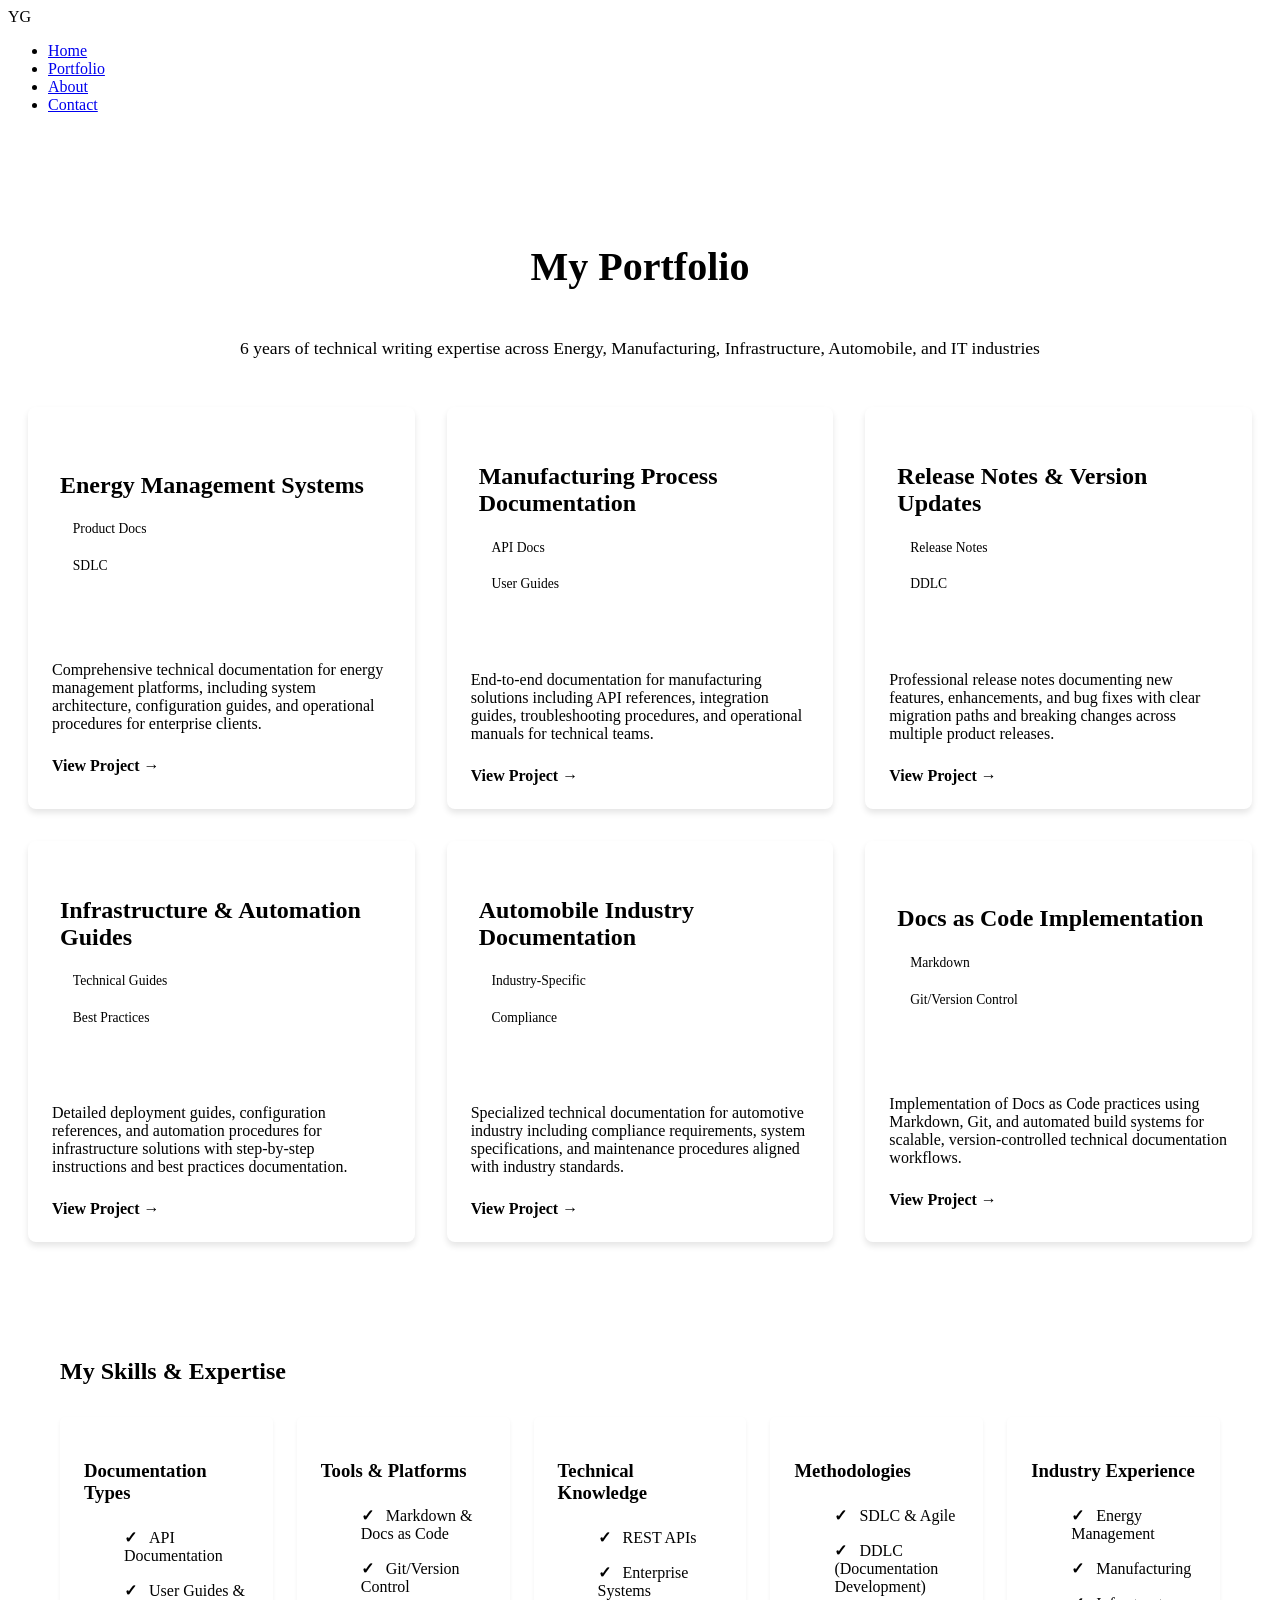
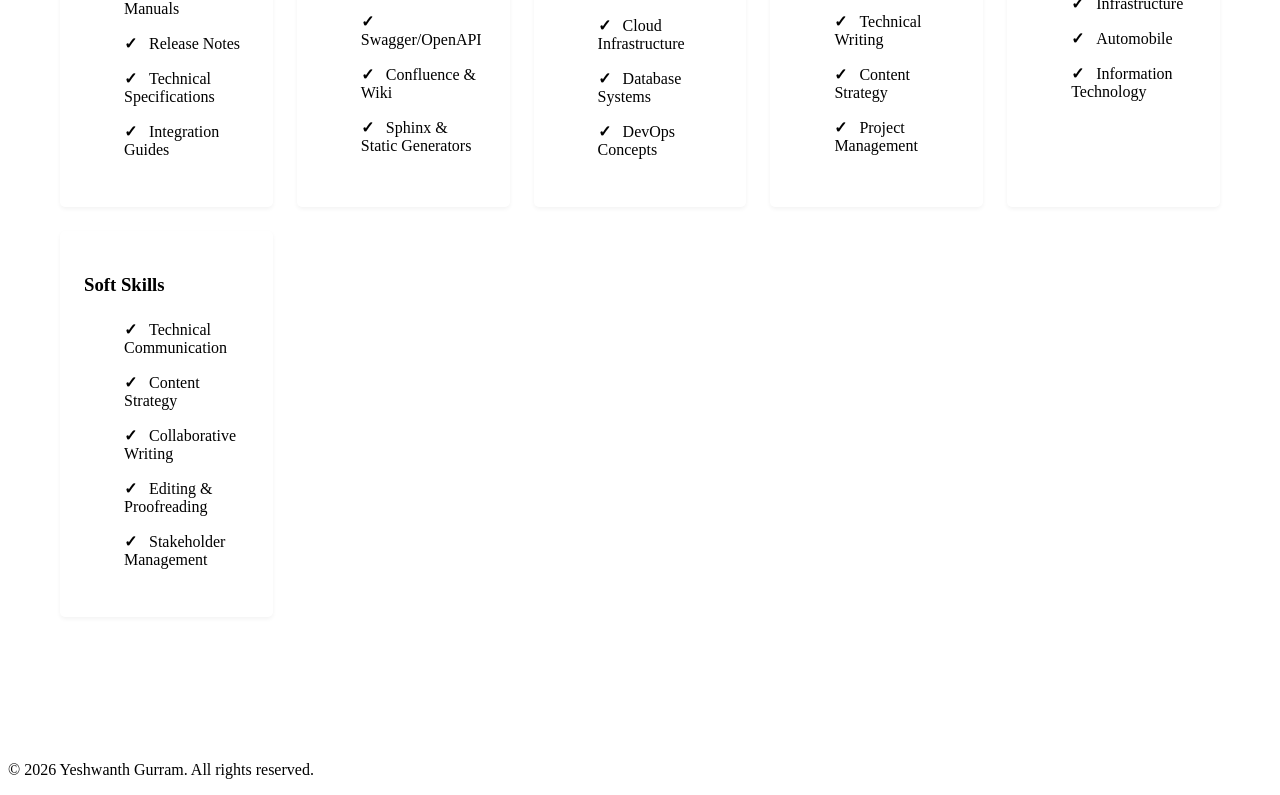
==== portfolio.html @ cb6ab129 "Update portfolio.html with actual projects and skills" ====
<!DOCTYPE html>
<html lang="en">
<head>
    <meta charset="UTF-8">
    <meta name="viewport" content="width=device-width, initial-scale=1.0">
    <title>Portfolio - Yeshwanth Gurram</title>
    <link rel="stylesheet" href="style.css">
    <style>
        .portfolio-section {
            padding: 80px 20px;
        }

        .portfolio-section h1 {
            text-align: center;
            font-size: 2.5rem;
            margin-bottom: 3rem;
        }

        .portfolio-grid {
            display: grid;
            grid-template-columns: repeat(auto-fit, minmax(300px, 1fr));
            gap: 2rem;
            margin-bottom: 3rem;
        }

        .portfolio-item {
            background: var(--light-bg);
            border-radius: 8px;
            overflow: hidden;
            box-shadow: 0 4px 6px rgba(0, 0, 0, 0.1);
            transition: transform 0.3s ease;
        }

        .portfolio-item:hover {
            transform: translateY(-5px);
        }

        .portfolio-header {
            background: linear-gradient(135deg, var(--primary-color), var(--secondary-color));
            color: var(--white);
            padding: 2rem;
            min-height: 150px;
            display: flex;
            flex-direction: column;
            justify-content: center;
        }

        .portfolio-header h3 {
            margin-bottom: 0.5rem;
            font-size: 1.5rem;
        }

        .portfolio-tag {
            display: inline-block;
            background: var(--accent-color);
            color: var(--white);
            padding: 0.4rem 0.8rem;
            border-radius: 20px;
            font-size: 0.85rem;
            margin-right: 0.5rem;
            margin-top: 0.5rem;
        }

        .portfolio-content {
            padding: 1.5rem;
        }

        .portfolio-content p {
            color: var(--text-light);
            margin-bottom: 1rem;
        }

        .portfolio-link {
            display: inline-block;
            color: var(--primary-color);
            text-decoration: none;
            font-weight: 600;
            margin-top: 0.5rem;
        }

        .portfolio-link:hover {
            color: var(--accent-color);
        }

        .skills-section {
            background: var(--light-bg);
            padding: 3rem 2rem;
            border-radius: 8px;
            margin-top: 3rem;
        }

        .skills-section h2 {
            margin-bottom: 2rem;
        }

        .skills-grid {
            display: grid;
            grid-template-columns: repeat(auto-fit, minmax(200px, 1fr));
            gap: 1.5rem;
        }

        .skill-category {
            background: var(--white);
            padding: 1.5rem;
            border-radius: 5px;
            box-shadow: 0 2px 4px rgba(0, 0, 0, 0.05);
        }

        .skill-category h3 {
            color: var(--primary-color);
            margin-bottom: 1rem;
        }

        .skill-category ul {
            list-style: none;
        }

        .skill-category li {
            padding: 0.5rem 0;
            color: var(--text-light);
        }

        .skill-category li:before {
            content: "✓ ";
            color: var(--accent-color);
            font-weight: bold;
            margin-right: 0.5rem;
        }
    </style>
</head>
<body>
    <!-- Navigation -->
    <nav class="navbar">
        <div class="container">
            <div class="logo">YG</div>
            <ul class="nav-links">
                <li><a href="index.html">Home</a></li>
                <li><a href="portfolio.html" class="active">Portfolio</a></li>
                <li><a href="about.html">About</a></li>
                <li><a href="index.html#contact">Contact</a></li>
            </ul>
        </div>
    </nav>

    <!-- Portfolio Section -->
    <section class="portfolio-section">
        <div class="container">
            <h1>My Portfolio</h1>
            <p style="text-align: center; color: var(--text-light); margin-bottom: 3rem; font-size: 1.1rem;">
                6 years of technical writing expertise across Energy, Manufacturing, Infrastructure, Automobile, and IT industries
            </p>

            <div class="portfolio-grid">
                <!-- Portfolio Item 1 -->
                <div class="portfolio-item">
                    <div class="portfolio-header">
                        <h3>Energy Management Systems</h3>
                        <span class="portfolio-tag">Product Docs</span>
                        <span class="portfolio-tag">SDLC</span>
                    </div>
                    <div class="portfolio-content">
                        <p>Comprehensive technical documentation for energy management platforms, including system architecture, configuration guides, and operational procedures for enterprise clients.</p>
                        <a href="#" class="portfolio-link">View Project →</a>
                    </div>
                </div>

                <!-- Portfolio Item 2 -->
                <div class="portfolio-item">
                    <div class="portfolio-header">
                        <h3>Manufacturing Process Documentation</h3>
                        <span class="portfolio-tag">API Docs</span>
                        <span class="portfolio-tag">User Guides</span>
                    </div>
                    <div class="portfolio-content">
                        <p>End-to-end documentation for manufacturing solutions including API references, integration guides, troubleshooting procedures, and operational manuals for technical teams.</p>
                        <a href="#" class="portfolio-link">View Project →</a>
                    </div>
                </div>

                <!-- Portfolio Item 3 -->
                <div class="portfolio-item">
                    <div class="portfolio-header">
                        <h3>Release Notes & Version Updates</h3>
                        <span class="portfolio-tag">Release Notes</span>
                        <span class="portfolio-tag">DDLC</span>
                    </div>
                    <div class="portfolio-content">
                        <p>Professional release notes documenting new features, enhancements, and bug fixes with clear migration paths and breaking changes across multiple product releases.</p>
                        <a href="#" class="portfolio-link">View Project →</a>
                    </div>
                </div>

                <!-- Portfolio Item 4 -->
                <div class="portfolio-item">
                    <div class="portfolio-header">
                        <h3>Infrastructure & Automation Guides</h3>
                        <span class="portfolio-tag">Technical Guides</span>
                        <span class="portfolio-tag">Best Practices</span>
                    </div>
                    <div class="portfolio-content">
                        <p>Detailed deployment guides, configuration references, and automation procedures for infrastructure solutions with step-by-step instructions and best practices documentation.</p>
                        <a href="#" class="portfolio-link">View Project →</a>
                    </div>
                </div>

                <!-- Portfolio Item 5 -->
                <div class="portfolio-item">
                    <div class="portfolio-header">
                        <h3>Automobile Industry Documentation</h3>
                        <span class="portfolio-tag">Industry-Specific</span>
                        <span class="portfolio-tag">Compliance</span>
                    </div>
                    <div class="portfolio-content">
                        <p>Specialized technical documentation for automotive industry including compliance requirements, system specifications, and maintenance procedures aligned with industry standards.</p>
                        <a href="#" class="portfolio-link">View Project →</a>
                    </div>
                </div>

                <!-- Portfolio Item 6 -->
                <div class="portfolio-item">
                    <div class="portfolio-header">
                        <h3>Docs as Code Implementation</h3>
                        <span class="portfolio-tag">Markdown</span>
                        <span class="portfolio-tag">Git/Version Control</span>
                    </div>
                    <div class="portfolio-content">
                        <p>Implementation of Docs as Code practices using Markdown, Git, and automated build systems for scalable, version-controlled technical documentation workflows.</p>
                        <a href="#" class="portfolio-link">View Project →</a>
                    </div>
                </div>
            </div>

            <!-- Skills Section -->
            <div class="skills-section">
                <h2>My Skills & Expertise</h2>
                <div class="skills-grid">
                    <div class="skill-category">
                        <h3>Documentation Types</h3>
                        <ul>
                            <li>API Documentation</li>
                            <li>User Guides & Manuals</li>
                            <li>Release Notes</li>
                            <li>Technical Specifications</li>
                            <li>Integration Guides</li>
                        </ul>
                    </div>

                    <div class="skill-category">
                        <h3>Tools & Platforms</h3>
                        <ul>
                            <li>Markdown & Docs as Code</li>
                            <li>Git/Version Control</li>
                            <li>Swagger/OpenAPI</li>
                            <li>Confluence & Wiki</li>
                            <li>Sphinx & Static Generators</li>
                        </ul>
                    </div>

                    <div class="skill-category">
                        <h3>Technical Knowledge</h3>
                        <ul>
                            <li>REST APIs</li>
                            <li>Enterprise Systems</li>
                            <li>Cloud Infrastructure</li>
                            <li>Database Systems</li>
                            <li>DevOps Concepts</li>
                        </ul>
                    </div>

                    <div class="skill-category">
                        <h3>Methodologies</h3>
                        <ul>
                            <li>SDLC & Agile</li>
                            <li>DDLC (Documentation Development)</li>
                            <li>Technical Writing</li>
                            <li>Content Strategy</li>
                            <li>Project Management</li>
                        </ul>
                    </div>

                    <div class="skill-category">
                        <h3>Industry Experience</h3>
                        <ul>
                            <li>Energy Management</li>
                            <li>Manufacturing</li>
                            <li>Infrastructure</li>
                            <li>Automobile</li>
                            <li>Information Technology</li>
                        </ul>
                    </div>

                    <div class="skill-category">
                        <h3>Soft Skills</h3>
                        <ul>
                            <li>Technical Communication</li>
                            <li>Content Strategy</li>
                            <li>Collaborative Writing</li>
                            <li>Editing & Proofreading</li>
                            <li>Stakeholder Management</li>
                        </ul>
                    </div>
                </div>
            </div>
        </div>
    </section>

    <!-- Footer -->
    <footer>
        <div class="container">
            <p>&copy; 2026 Yeshwanth Gurram. All rights reserved.</p>
        </div>
    </footer>
</body>
</html>
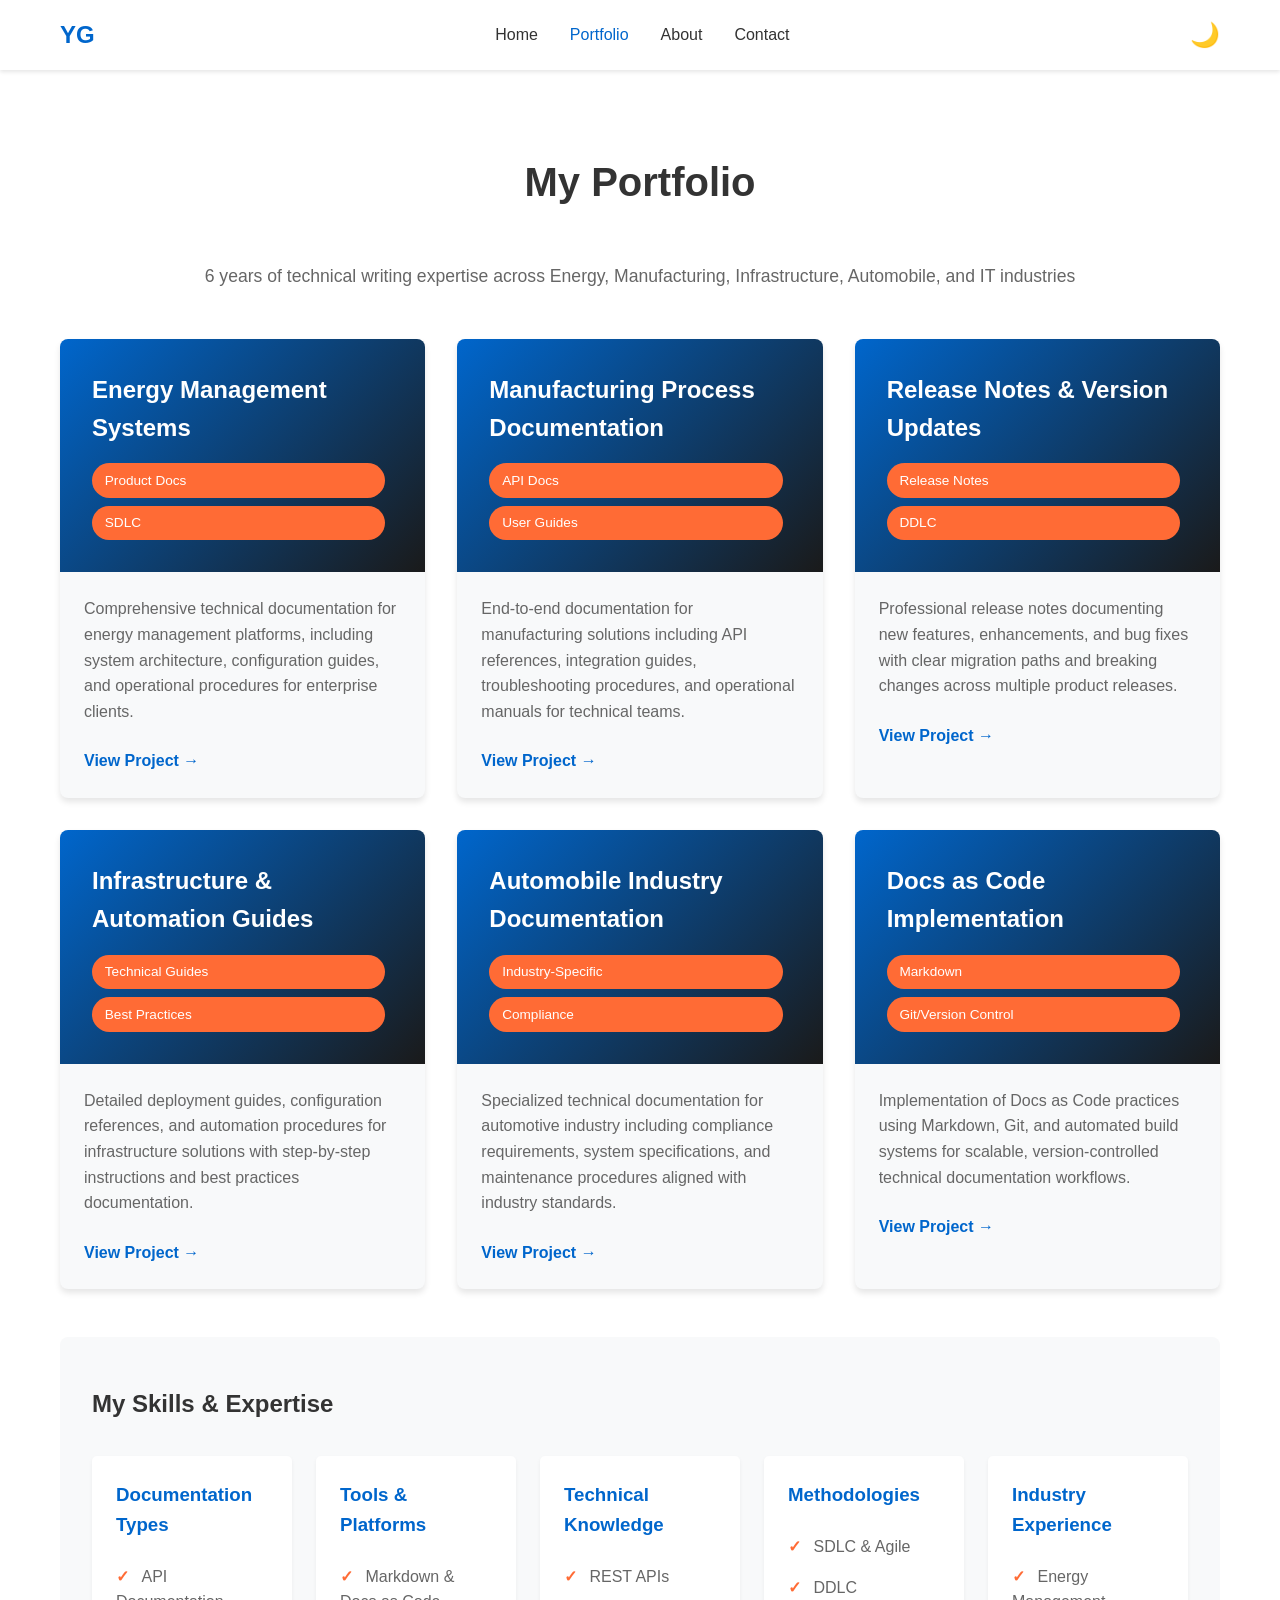
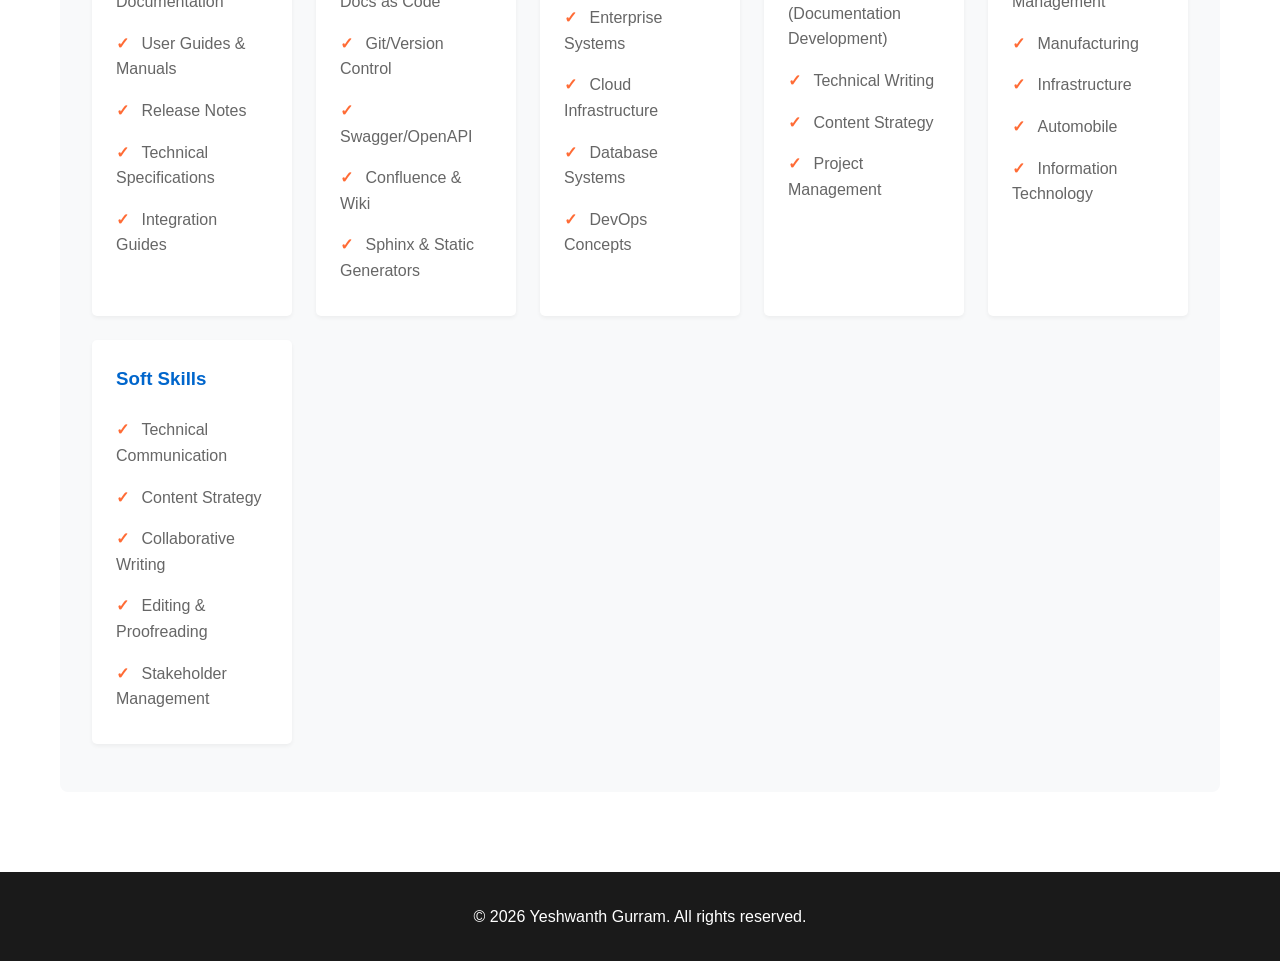
==== commit 9968a83f: "Update portfolio.html with dark mode and hamburger menu" ====
--- a/portfolio.html
+++ b/portfolio.html
@@ -139,8 +139,26 @@
                 <li><a href="about.html">About</a></li>
                 <li><a href="index.html#contact">Contact</a></li>
             </ul>
+            <div class="nav-controls">
+                <button class="theme-toggle" id="themeToggle" title="Toggle Dark Mode">
+                    <span id="themeIcon">🌙</span>
+                </button>
+                <div class="hamburger" id="hamburger">
+                    <span></span>
+                    <span></span>
+                    <span></span>
+                </div>
+            </div>
         </div>
     </nav>
+
+    <!-- Mobile Menu -->
+    <div class="mobile-menu" id="mobileMenu">
+        <a href="index.html">Home</a>
+        <a href="portfolio.html">Portfolio</a>
+        <a href="about.html">About</a>
+        <a href="index.html#contact">Contact</a>
+    </div>
 
     <!-- Portfolio Section -->
     <section class="portfolio-section">
@@ -310,5 +328,52 @@
             <p>&copy; 2026 Yeshwanth Gurram. All rights reserved.</p>
         </div>
     </footer>
+
+    <script>
+        // Dark Mode Toggle
+        const themeToggle = document.getElementById('themeToggle');
+        const themeIcon = document.getElementById('themeIcon');
+        const html = document.documentElement;
+
+        // Check for saved theme preference or default to light mode
+        const currentTheme = localStorage.getItem('theme') || 'light';
+        if (currentTheme === 'dark') {
+            html.classList.add('dark-mode');
+            themeIcon.textContent = '☀️';
+        }
+
+        themeToggle.addEventListener('click', () => {
+            html.classList.toggle('dark-mode');
+            const theme = html.classList.contains('dark-mode') ? 'dark' : 'light';
+            localStorage.setItem('theme', theme);
+            themeIcon.textContent = theme === 'dark' ? '☀️' : '🌙';
+        });
+
+        // Hamburger Menu Toggle
+        const hamburger = document.getElementById('hamburger');
+        const mobileMenu = document.getElementById('mobileMenu');
+
+        hamburger.addEventListener('click', () => {
+            hamburger.classList.toggle('active');
+            mobileMenu.classList.toggle('active');
+        });
+
+        // Close menu when a link is clicked
+        const mobileMenuLinks = mobileMenu.querySelectorAll('a');
+        mobileMenuLinks.forEach(link => {
+            link.addEventListener('click', () => {
+                hamburger.classList.remove('active');
+                mobileMenu.classList.remove('active');
+            });
+        });
+
+        // Close menu when clicking outside
+        document.addEventListener('click', (e) => {
+            if (!e.target.closest('.navbar')) {
+                hamburger.classList.remove('active');
+                mobileMenu.classList.remove('active');
+            }
+        });
+    </script>
 </body>
 </html>
--- a/style.css
+++ b/style.css
@@ -0,0 +1,471 @@
+/* Reset & Base Styles */
+* {
+    margin: 0;
+    padding: 0;
+    box-sizing: border-box;
+}
+
+:root {
+    --primary-color: #0066cc;
+    --secondary-color: #1a1a1a;
+    --accent-color: #ff6b35;
+    --light-bg: #f8f9fa;
+    --text-dark: #333333;
+    --text-light: #666666;
+    --border-color: #e0e0e0;
+    --white: #ffffff;
+}
+
+/* Dark Mode Colors */
+:root.dark-mode {
+    --primary-color: #4d94ff;
+    --secondary-color: #0d0d0d;
+    --accent-color: #ff8c42;
+    --light-bg: #1a1a1a;
+    --text-dark: #e0e0e0;
+    --text-light: #b0b0b0;
+    --border-color: #333333;
+    --white: #2d2d2d;
+}
+
+body {
+    font-family: 'Segoe UI', Tahoma, Geneva, Verdana, sans-serif;
+    line-height: 1.6;
+    color: var(--text-dark);
+    background-color: var(--white);
+    transition: background-color 0.3s ease, color 0.3s ease;
+}
+
+.container {
+    max-width: 1200px;
+    margin: 0 auto;
+    padding: 0 20px;
+}
+
+/* Navigation */
+.navbar {
+    background-color: var(--white);
+    box-shadow: 0 2px 4px rgba(0, 0, 0, 0.1);
+    position: sticky;
+    top: 0;
+    z-index: 100;
+}
+
+.navbar .container {
+    display: flex;
+    justify-content: space-between;
+    align-items: center;
+    padding: 1rem 20px;
+}
+
+.logo {
+    font-size: 1.5rem;
+    font-weight: bold;
+    color: var(--primary-color);
+}
+
+.nav-links {
+    display: flex;
+    list-style: none;
+    gap: 2rem;
+    align-items: center;
+}
+
+.nav-links a {
+    text-decoration: none;
+    color: var(--text-dark);
+    font-weight: 500;
+    transition: color 0.3s ease;
+}
+
+.nav-links a:hover,
+.nav-links a.active {
+    color: var(--primary-color);
+}
+
+/* Theme Toggle & Hamburger Menu */
+.nav-controls {
+    display: flex;
+    gap: 1rem;
+    align-items: center;
+}
+
+.theme-toggle {
+    background: none;
+    border: none;
+    font-size: 1.5rem;
+    cursor: pointer;
+    color: var(--text-dark);
+    transition: transform 0.3s ease;
+}
+
+.theme-toggle:hover {
+    transform: scale(1.1);
+}
+
+.hamburger {
+    display: none;
+    flex-direction: column;
+    cursor: pointer;
+    gap: 6px;
+}
+
+.hamburger span {
+    width: 25px;
+    height: 3px;
+    background-color: var(--text-dark);
+    border-radius: 2px;
+    transition: all 0.3s ease;
+}
+
+.hamburger.active span:nth-child(1) {
+    transform: rotate(45deg) translate(10px, 10px);
+}
+
+.hamburger.active span:nth-child(2) {
+    opacity: 0;
+}
+
+.hamburger.active span:nth-child(3) {
+    transform: rotate(-45deg) translate(7px, -7px);
+}
+
+/* Mobile Menu */
+.mobile-menu {
+    display: none;
+    position: absolute;
+    top: 70px;
+    right: 0;
+    background-color: var(--white);
+    flex-direction: column;
+    width: 250px;
+    padding: 2rem 0;
+    box-shadow: 0 4px 6px rgba(0, 0, 0, 0.1);
+    border-left: 1px solid var(--border-color);
+}
+
+.mobile-menu a {
+    padding: 1rem 1.5rem;
+    text-decoration: none;
+    color: var(--text-dark);
+    font-weight: 500;
+    transition: background-color 0.3s ease;
+}
+
+.mobile-menu a:hover {
+    background-color: var(--light-bg);
+    color: var(--primary-color);
+}
+
+.mobile-menu.active {
+    display: flex;
+}
+
+/* Hero Section */
+.hero {
+    background: linear-gradient(135deg, var(--primary-color), var(--secondary-color));
+    color: var(--white);
+    padding: 100px 20px;
+    text-align: center;
+    margin-top: 60px;
+}
+
+.hero-content h1 {
+    font-size: 3rem;
+    margin-bottom: 0.5rem;
+    animation: fadeInDown 0.8s ease;
+}
+
+.hero-content .tagline {
+    font-size: 1.5rem;
+    color: var(--accent-color);
+    margin-bottom: 1rem;
+}
+
+.hero-content .intro {
+    font-size: 1.1rem;
+    margin-bottom: 2rem;
+    max-width: 600px;
+    margin-left: auto;
+    margin-right: auto;
+    opacity: 0.95;
+}
+
+.hero-buttons {
+    display: flex;
+    gap: 1rem;
+    justify-content: center;
+    flex-wrap: wrap;
+}
+
+/* Buttons */
+.btn {
+    display: inline-block;
+    padding: 12px 30px;
+    border-radius: 5px;
+    text-decoration: none;
+    font-weight: 600;
+    transition: all 0.3s ease;
+    border: none;
+    cursor: pointer;
+}
+
+.btn-primary {
+    background-color: var(--accent-color);
+    color: var(--white);
+}
+
+.btn-primary:hover {
+    background-color: #e55a2b;
+    transform: translateY(-2px);
+}
+
+.btn-secondary {
+    background-color: transparent;
+    color: var(--white);
+    border: 2px solid var(--white);
+}
+
+.btn-secondary:hover {
+    background-color: var(--white);
+    color: var(--primary-color);
+}
+
+/* Features Section */
+.features {
+    padding: 80px 20px;
+    background-color: var(--light-bg);
+}
+
+.features h2 {
+    text-align: center;
+    font-size: 2.5rem;
+    margin-bottom: 3rem;
+    color: var(--text-dark);
+}
+
+.features-grid {
+    display: grid;
+    grid-template-columns: repeat(auto-fit, minmax(250px, 1fr));
+    gap: 2rem;
+}
+
+.feature-card {
+    background: var(--white);
+    padding: 2rem;
+    border-radius: 8px;
+    text-align: center;
+    box-shadow: 0 4px 6px rgba(0, 0, 0, 0.1);
+    transition: transform 0.3s ease;
+}
+
+.feature-card:hover {
+    transform: translateY(-5px);
+}
+
+.feature-icon {
+    font-size: 3rem;
+    margin-bottom: 1rem;
+}
+
+.feature-card h3 {
+    color: var(--primary-color);
+    margin-bottom: 1rem;
+}
+
+.feature-card p {
+    color: var(--text-light);
+    line-height: 1.8;
+}
+
+/* Recent Work Section */
+.recent-work {
+    padding: 80px 20px;
+    background-color: var(--white);
+}
+
+.recent-work h2 {
+    text-align: center;
+    font-size: 2.5rem;
+    margin-bottom: 3rem;
+    color: var(--text-dark);
+}
+
+.work-grid {
+    display: grid;
+    grid-template-columns: repeat(auto-fit, minmax(280px, 1fr));
+    gap: 2rem;
+}
+
+.work-card {
+    background: var(--light-bg);
+    padding: 2rem;
+    border-radius: 8px;
+    border-left: 4px solid var(--primary-color);
+    transition: all 0.3s ease;
+}
+
+.work-card:hover {
+    box-shadow: 0 8px 16px rgba(0, 0, 0, 0.1);
+}
+
+.work-card h3 {
+    color: var(--primary-color);
+    margin-bottom: 1rem;
+}
+
+.work-card p {
+    color: var(--text-light);
+    margin-bottom: 1rem;
+}
+
+.link {
+    color: var(--primary-color);
+    text-decoration: none;
+    font-weight: 600;
+    transition: color 0.3s ease;
+}
+
+.link:hover {
+    color: var(--accent-color);
+}
+
+/* Contact Section */
+.contact {
+    background: linear-gradient(135deg, var(--primary-color), var(--secondary-color));
+    color: var(--white);
+    padding: 80px 20px;
+    text-align: center;
+}
+
+.contact h2 {
+    font-size: 2.5rem;
+    margin-bottom: 1rem;
+}
+
+.contact > .container > p {
+    font-size: 1.1rem;
+    margin-bottom: 2rem;
+    opacity: 0.95;
+}
+
+.contact-links {
+    display: flex;
+    gap: 1.5rem;
+    justify-content: center;
+    flex-wrap: wrap;
+}
+
+.social-link {
+    color: var(--white);
+    text-decoration: none;
+    padding: 10px 20px;
+    border: 2px solid var(--white);
+    border-radius: 5px;
+    transition: all 0.3s ease;
+}
+
+.social-link:hover {
+    background-color: var(--white);
+    color: var(--primary-color);
+}
+
+/* Footer */
+footer {
+    background-color: var(--secondary-color);
+    color: var(--white);
+    text-align: center;
+    padding: 2rem 20px;
+}
+
+/* Animations */
+@keyframes fadeInDown {
+    from {
+        opacity: 0;
+        transform: translateY(-30px);
+    }
+    to {
+        opacity: 1;
+        transform: translateY(0);
+    }
+}
+
+/* Responsive Design */
+@media (max-width: 768px) {
+    .nav-links {
+        display: none;
+    }
+
+    .hamburger {
+        display: flex;
+    }
+
+    .hero-content h1 {
+        font-size: 2rem;
+    }
+
+    .hero-content .tagline {
+        font-size: 1.2rem;
+    }
+
+    .hero-buttons {
+        flex-direction: column;
+        align-items: center;
+    }
+
+    .btn {
+        width: 100%;
+        max-width: 300px;
+    }
+
+    .features h2,
+    .recent-work h2,
+    .contact h2 {
+        font-size: 2rem;
+    }
+
+    .features-grid,
+    .work-grid {
+        grid-template-columns: 1fr;
+    }
+
+    .contact-links {
+        flex-direction: column;
+        align-items: center;
+    }
+
+    .social-link {
+        width: 100%;
+        max-width: 200px;
+    }
+}
+
+@media (max-width: 480px) {
+    .navbar .container {
+        flex-direction: row;
+        justify-content: space-between;
+    }
+
+    .logo {
+        font-size: 1.2rem;
+    }
+
+    .hero {
+        padding: 60px 20px;
+        margin-top: 50px;
+    }
+
+    .hero-content h1 {
+        font-size: 1.5rem;
+    }
+
+    .hero-content .tagline {
+        font-size: 1rem;
+    }
+
+    .mobile-menu {
+        width: 100%;
+        right: auto;
+        left: 0;
+    }
+}
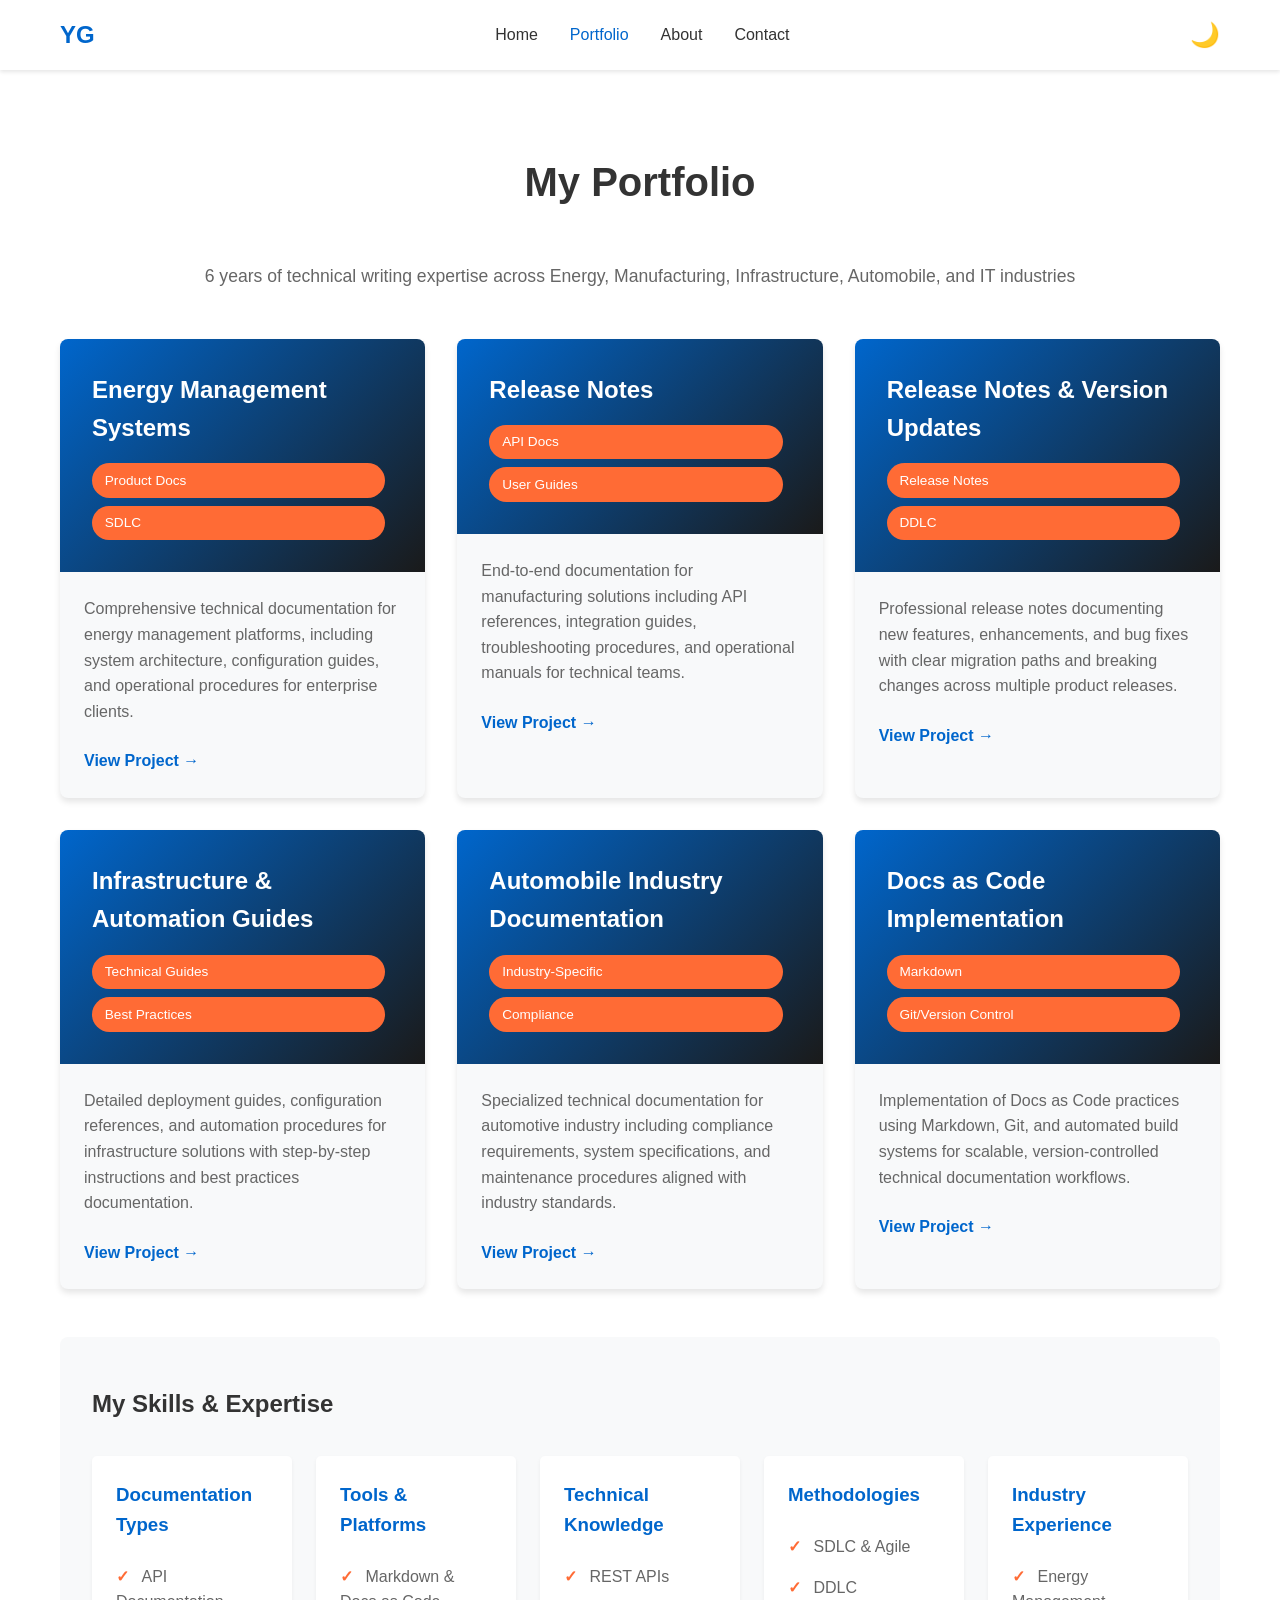
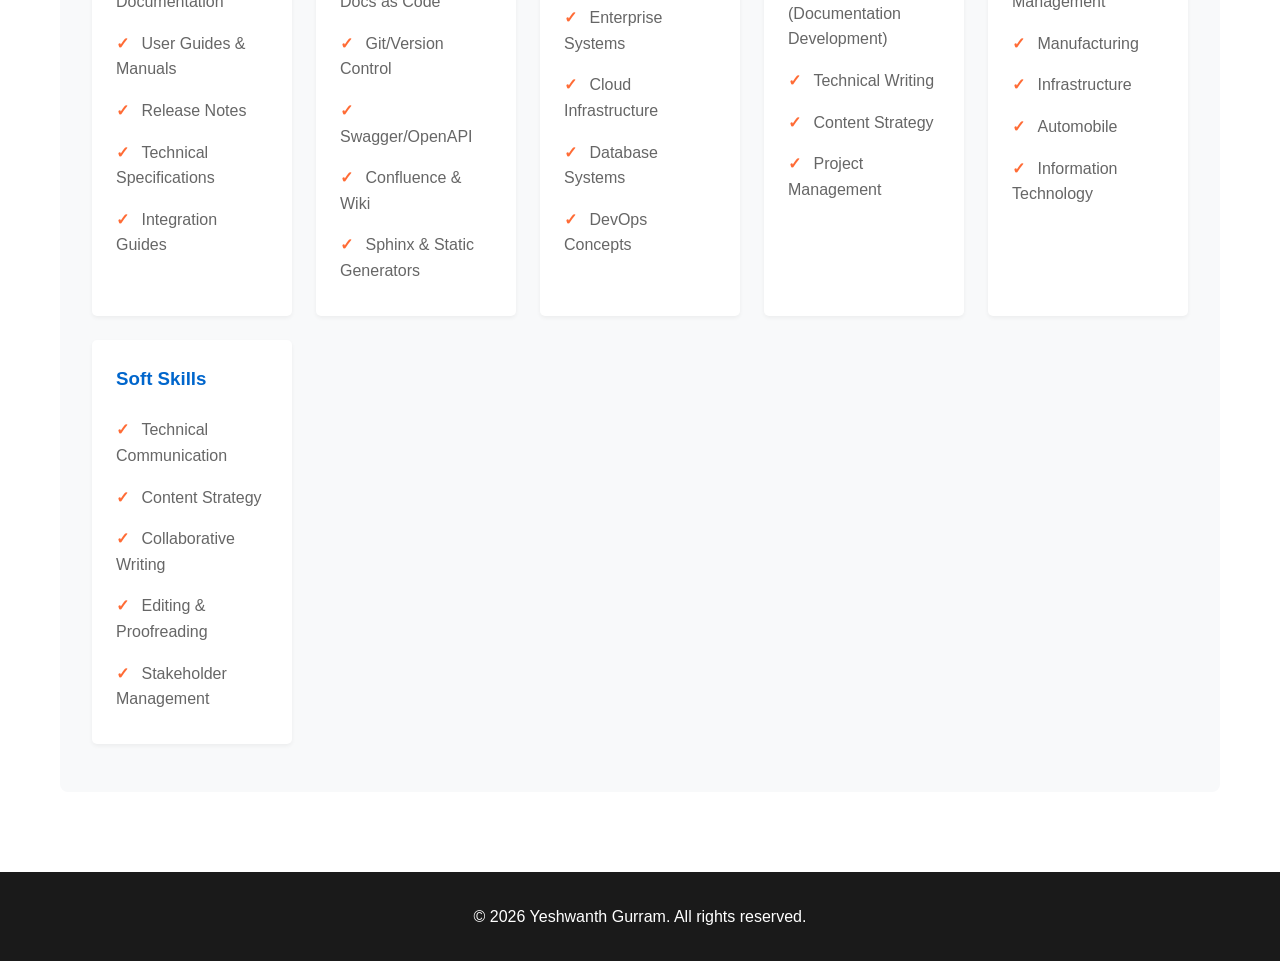
==== commit 27c82968: "Update portfolio.html" ====
--- a/portfolio.html
+++ b/portfolio.html
@@ -185,7 +185,7 @@
                 <!-- Portfolio Item 2 -->
                 <div class="portfolio-item">
                     <div class="portfolio-header">
-                        <h3>Manufacturing Process Documentation</h3>
+                        <h3>Release Notes</h3>
                         <span class="portfolio-tag">API Docs</span>
                         <span class="portfolio-tag">User Guides</span>
                     </div>
